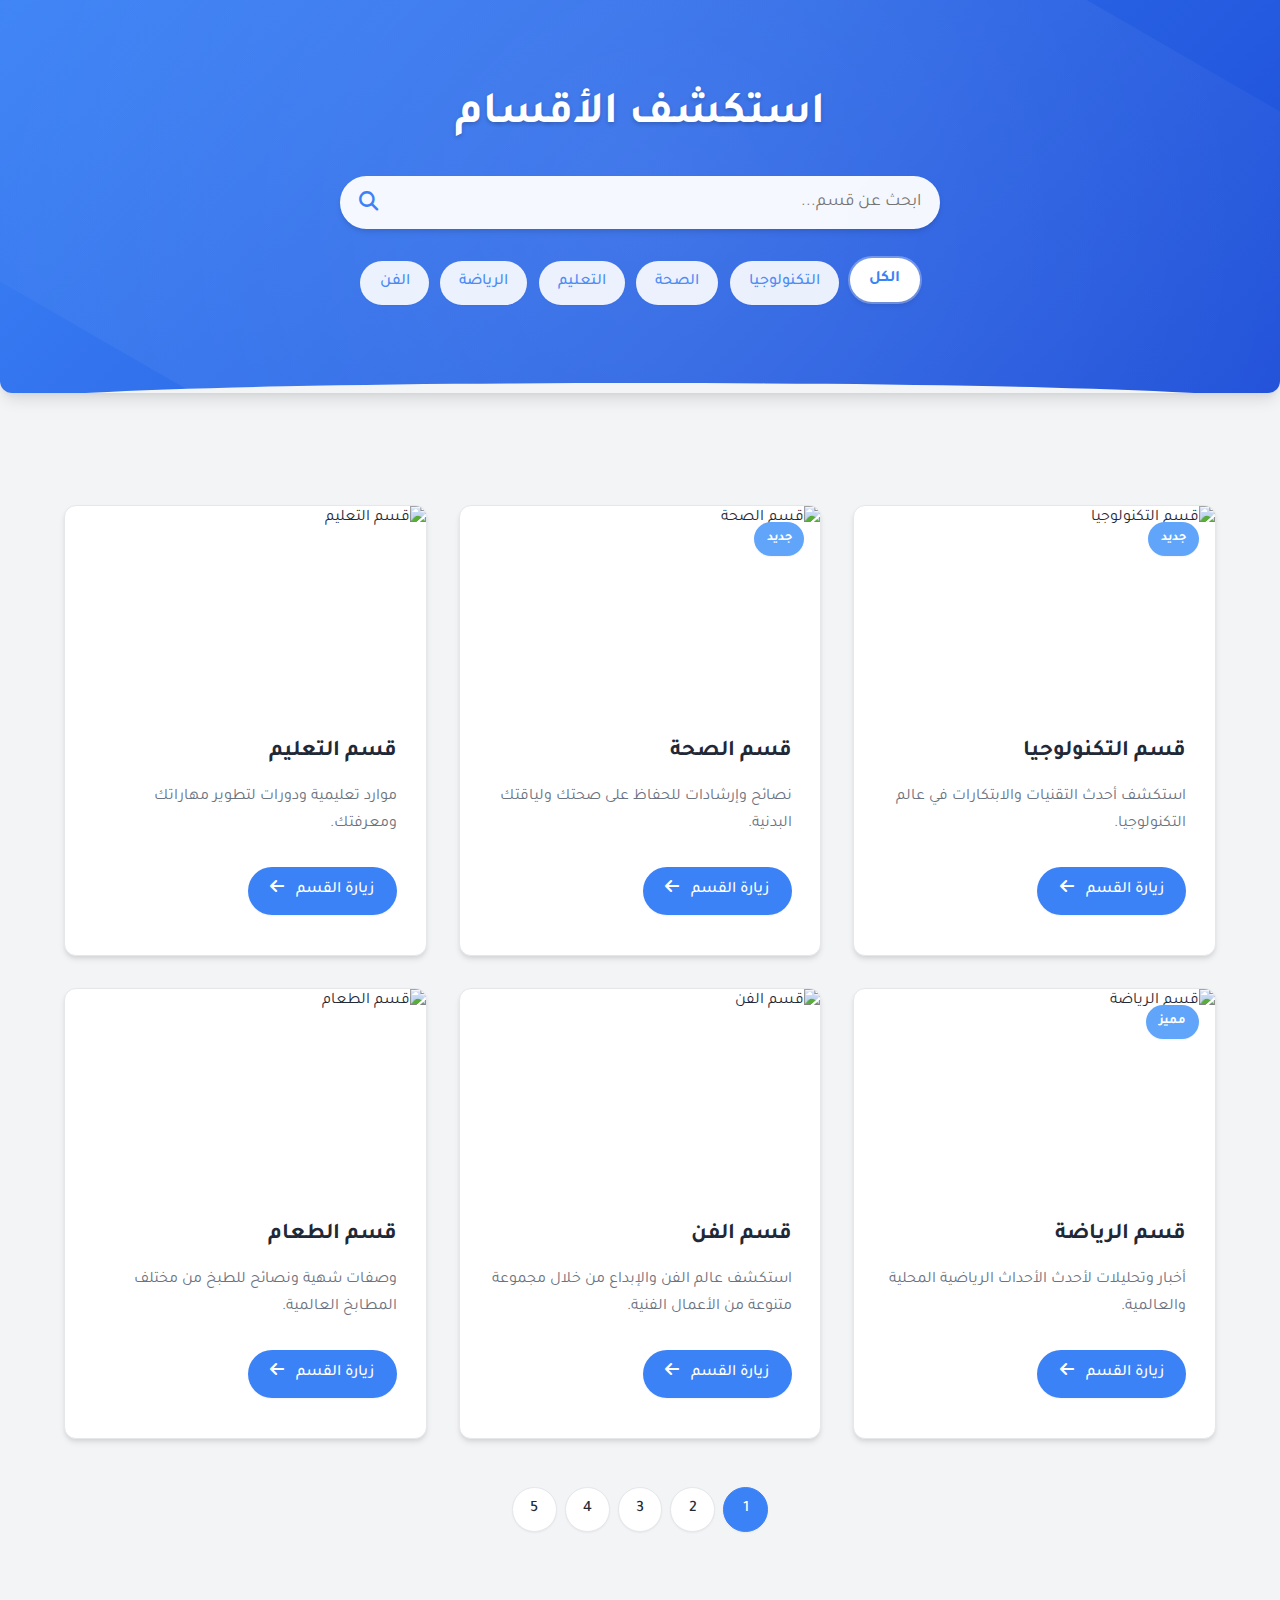
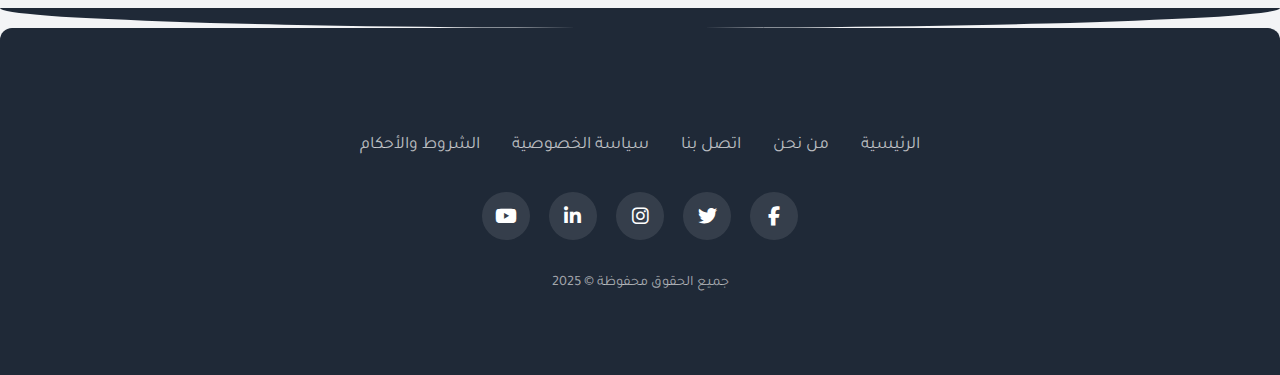
==== index.html @ c04e4e34 "Add files via upload" ====
<!DOCTYPE html>
<html lang="ar" dir="rtl">
<head>
    <meta charset="UTF-8">
    <meta name="viewport" content="width=device-width, initial-scale=1.0">
    <title>zallig</title>
    <link rel="stylesheet" href="https://cdnjs.cloudflare.com/ajax/libs/font-awesome/6.4.0/css/all.min.css">
    <link rel="preconnect" href="https://fonts.googleapis.com">
    <link rel="preconnect" href="https://fonts.gstatic.com" crossorigin>
    <link href="https://fonts.googleapis.com/css2?family=Tajawal:wght@300;400;500;700&display=swap" rel="stylesheet">
    <link rel="stylesheet" href="styles.css">
</head>
<body>
    <div class="header">
        <div class="container">
            <h1>استكشف الأقسام</h1>
            <div class="search-container">
                <input type="text" class="search-input" placeholder="ابحث عن قسم...">
                <i class="fas fa-search search-icon"></i>
            </div>
            <div class="categories">
                <span class="category-tag active">الكل</span>
                <span class="category-tag">التكنولوجيا</span>
                <span class="category-tag">الصحة</span>
                <span class="category-tag">التعليم</span>
                <span class="category-tag">الرياضة</span>
                <span class="category-tag">الفن</span>
            </div>
        </div>
    </div>

    <div class="container">
        <div class="sections">
            <div class="section">
                <span class="badge">جديد</span>
                <div class="section-image">
                    <img src="https://source.unsplash.com/random/600x400/?tech" alt="قسم التكنولوجيا">
                </div>
                <div class="section-content">
                    <h3>قسم التكنولوجيا</h3>
                    <p>استكشف أحدث التقنيات والابتكارات في عالم التكنولوجيا.</p>
                    <a href="#" class="button">زيارة القسم <i class="fas fa-arrow-left"></i></a>
                </div>
            </div>

            <div class="section">
                <span class="badge">جديد</span>
                <div class="section-image">
                    <img src="https://source.unsplash.com/random/600x400/?health" alt="قسم الصحة">
                </div>
                <div class="section-content">
                    <h3>قسم الصحة</h3>
                    <p>نصائح وإرشادات للحفاظ على صحتك ولياقتك البدنية.</p>
                    <a href="#" class="button">زيارة القسم <i class="fas fa-arrow-left"></i></a>
                </div>
            </div>

            <div class="section">
                <div class="section-image">
                    <img src="https://source.unsplash.com/random/600x400/?education" alt="قسم التعليم">
                </div>
                <div class="section-content">
                    <h3>قسم التعليم</h3>
                    <p>موارد تعليمية ودورات لتطوير مهاراتك ومعرفتك.</p>
                    <a href="#" class="button">زيارة القسم <i class="fas fa-arrow-left"></i></a>
                </div>
            </div>

            <div class="section">
                <span class="badge">مميز</span>
                <div class="section-image">
                    <img src="https://source.unsplash.com/random/600x400/?sport" alt="قسم الرياضة">
                </div>
                <div class="section-content">
                    <h3>قسم الرياضة</h3>
                    <p>أخبار وتحليلات لأحدث الأحداث الرياضية المحلية والعالمية.</p>
                    <a href="#" class="button">زيارة القسم <i class="fas fa-arrow-left"></i></a>
                </div>
            </div>

            <div class="section">
                <div class="section-image">
                    <img src="https://source.unsplash.com/random/600x400/?art" alt="قسم الفن">
                </div>
                <div class="section-content">
                    <h3>قسم الفن</h3>
                    <p>استكشف عالم الفن والإبداع من خلال مجموعة متنوعة من الأعمال الفنية.</p>
                    <a href="#" class="button">زيارة القسم <i class="fas fa-arrow-left"></i></a>
                </div>
            </div>

            <div class="section">
                <div class="section-image">
                    <img src="https://source.unsplash.com/random/600x400/?food" alt="قسم الطعام">
                </div>
                <div class="section-content">
                    <h3>قسم الطعام</h3>
                    <p>وصفات شهية ونصائح للطبخ من مختلف المطابخ العالمية.</p>
                    <a href="#" class="button">زيارة القسم <i class="fas fa-arrow-left"></i></a>
                </div>
            </div>

            
        </div>

        <div class="pagination">
            <a href="index.html"  class="page-link active">1</a>
            <a href="page2.html"  class="page-link">2</a>
            <a href="page3.html"  class="page-link">3</a>
            <a href="page4.html"  class="page-link">4</a>
            <a href="page5.html"  class="page-link">5</a>
        </div>
    </div>

    <footer class="footer">
        <div class="container">
            <div class="footer-links">
                <a href="index.html" class="footer-link">الرئيسية</a>
                <a href="nhn.html" class="footer-link">من نحن</a>
                <a href="#" class="footer-link">اتصل بنا</a>
                <a href="#" class="footer-link">سياسة الخصوصية</a>
                <a href="#" class="footer-link">الشروط والأحكام</a>
            </div>
            <div class="social-links">
                <a href="#" target="_blank" class="social-link"><i class="fab fa-facebook-f"></i></a>
                <a href="#" target="_blank" class="social-link"><i class="fab fa-twitter"></i></a>
                <a href="#" target="_blank" class="social-link"><i class="fab fa-instagram"></i></a>
                <a href="#" target="_blank" class="social-link"><i class="fab fa-linkedin-in"></i></a>
                <a href="#" target="_blank" class="social-link"><i class="fab fa-youtube"></i></a>
            </div>
            <p>جميع الحقوق محفوظة &copy; 2025</p>
        </div>
    </footer>

    <script src="script.js"></script>
</body>
</html>
---- styles.css ----
:root {
    --primary-color: #3b82f6;
    --secondary-color: #1d4ed8;
    --accent-color: #60a5fa;
    --text-color: #1f2937;
    --light-text: #6b7280;
    --background-color: #f3f4f6;
    --card-bg: #ffffff;
    --border-color: #e5e7eb;
    --shadow-sm: 0 1px 2px 0 rgba(0, 0, 0, 0.05);
    --shadow-md: 0 4px 6px -1px rgba(0, 0, 0, 0.1), 0 2px 4px -1px rgba(0, 0, 0, 0.06);
    --shadow-lg: 0 10px 15px -3px rgba(0, 0, 0, 0.1), 0 4px 6px -2px rgba(0, 0, 0, 0.05);
    --radius: 0.75rem;
    --transition-normal: all 0.3s ease;
    --transition-fast: all 0.2s ease;
}

* {
    margin: 0;
    padding: 0;
    box-sizing: border-box;
}

body {
    font-family: 'Tajawal', Arial, sans-serif;
    background-color: var(--background-color);
    color: var(--text-color);
    line-height: 1.6;
    margin: 0;
    padding: 0;
}

.container {
    width: 90%;
    max-width: 1200px;
    margin: 0 auto;
    padding: 2rem 0;
}

/* Header Styles */
.header {
    background: linear-gradient(135deg, var(--primary-color), var(--secondary-color));
    color: white;
    padding: 3rem 0;
    text-align: center;
    border-radius: 0 0 var(--radius) var(--radius);
    box-shadow: var(--shadow-lg);
    margin-bottom: 2.5rem;
    position: relative;
    overflow: hidden;
}

.header::before {
    content: '';
    position: absolute;
    top: -50%;
    left: -50%;
    width: 200%;
    height: 200%;
    background: radial-gradient(circle, rgba(255,255,255,0.1) 0%, rgba(255,255,255,0) 70%);
    transform: rotate(30deg);
}

.header::after {
    content: '';
    position: absolute;
    bottom: -10px;
    left: 0;
    width: 100%;
    height: 20px;
    background: var(--background-color);
    border-radius: 50% 50% 0 0 / 100% 100% 0 0;
}

.header h1 {
    font-size: 2.8rem;
    margin: 0 0 1.5rem 0;
    position: relative;
    text-shadow: 0 2px 4px rgba(0,0,0,0.2);
    font-weight: 700;
    letter-spacing: -0.5px;
}

/* Search Styles */
.search-container {
    margin: 1.5rem auto;
    max-width: 600px;
    position: relative;
}

.search-input {
    width: 100%;
    padding: 1rem 1.2rem 1rem 3.5rem;
    border: none;
    border-radius: 50px;
    background-color: rgba(255, 255, 255, 0.95);
    font-size: 1.1rem;
    font-family: 'Tajawal', Arial, sans-serif;
    box-shadow: var(--shadow-md);
    transition: var(--transition-normal);
}

.search-input:focus {
    outline: none;
    box-shadow: 0 0 0 3px rgba(255, 255, 255, 0.3), var(--shadow-lg);
    background-color: white;
    transform: translateY(-2px);
}

.search-icon {
    position: absolute;
    left: 1.2rem;
    top: 50%;
    transform: translateY(-50%);
    color: var(--primary-color);
    font-size: 1.2rem;
}

/* Categories Styles */
.categories {
    display: flex;
    justify-content: center;
    flex-wrap: wrap;
    gap: 0.7rem;
    margin: 2rem 0 0.5rem;
}

.category-tag {
    background-color: rgba(255, 255, 255, 0.9);
    color: var(--primary-color);
    border: none;
    border-radius: 50px;
    padding: 0.6rem 1.2rem;
    font-size: 1rem;
    font-weight: 500;
    cursor: pointer;
    transition: var(--transition-fast);
    box-shadow: var(--shadow-sm);
}

.category-tag:hover {
    background-color: white;
    transform: translateY(-3px);
    box-shadow: var(--shadow-md);
}

.category-tag.active {
    background-color: white;
    color: var(--primary-color);
    font-weight: 600;
    box-shadow: 0 0 0 2px rgba(255, 255, 255, 0.3), var(--shadow-md);
    transform: translateY(-3px);
}

/* Sections Grid */
.sections {
    display: grid;
    grid-template-columns: repeat(auto-fill, minmax(300px, 1fr));
    gap: 2rem;
    margin-top: 2.5rem;
}

/* Section Card Styles */
.section {
    background-color: var(--card-bg);
    border-radius: var(--radius);
    overflow: hidden;
    box-shadow: var(--shadow-md);
    transition: var(--transition-normal);
    position: relative;
    border: 1px solid var(--border-color);
}

.section:hover {
    transform: translateY(-10px);
    box-shadow: var(--shadow-lg);
}

.section-image {
    position: relative;
    overflow: hidden;
    height: 200px;
}

.section-image::after {
    content: '';
    position: absolute;
    top: 0;
    left: 0;
    width: 100%;
    height: 100%;
    background: linear-gradient(to bottom, rgba(0,0,0,0) 0%, rgba(0,0,0,0.3) 100%);
    opacity: 0;
    transition: var(--transition-normal);
}

.section:hover .section-image::after {
    opacity: 1;
}

.section-image img {
    width: 100%;
    height: 100%;
    object-fit: cover;
    transition: transform 0.6s ease;
}

.section:hover .section-image img {
    transform: scale(1.1);
}

.section-content {
    padding: 1.8rem;
    text-align: right;
}

.section h3 {
    margin: 0 0 0.8rem 0;
    font-size: 1.4rem;
    color: var(--text-color);
    font-weight: 700;
    transition: var(--transition-fast);
}

.section:hover h3 {
    color: var(--primary-color);
}

.section p {
    color: var(--light-text);
    margin-bottom: 1.8rem;
    font-size: 1rem;
    line-height: 1.7;
}

/* Button Styles */
.button {
    display: inline-block;
    background-color: var(--primary-color);
    color: white;
    padding: 0.7rem 1.4rem;
    border: none;
    border-radius: 50px;
    cursor: pointer;
    text-decoration: none;
    font-weight: 500;
    transition: var(--transition-fast);
    box-shadow: var(--shadow-sm);
    position: relative;
    overflow: hidden;
    z-index: 1;
}

.button::before {
    content: '';
    position: absolute;
    top: 0;
    left: 0;
    width: 0;
    height: 100%;
    background-color: var(--secondary-color);
    transition: width 0.3s ease;
    z-index: -1;
}

.button:hover::before {
    width: 100%;
}

.button:hover {
    transform: translateY(-3px);
    box-shadow: var(--shadow-md);
}

.button:active {
    transform: translateY(-1px);
}

.button i {
    margin-right: 0.5rem;
    transition: transform 0.3s ease;
}

.button:hover i {
    transform: translateX(-5px);
}

/* Badge Styles */
.badge {
    position: absolute;
    top: 1rem;
    right: 1rem;
    background-color: var(--accent-color);
    color: white;
    padding: 0.4rem 0.8rem;
    border-radius: 50px;
    font-size: 0.8rem;
    font-weight: 600;
    z-index: 2;
    box-shadow: var(--shadow-sm);
    text-transform: uppercase;
}

/* Pagination Styles */
.pagination {
    display: flex;
    justify-content: center;
    margin-top: 3rem;
    gap: 0.5rem;
}

.page-link {
    display: flex;
    align-items: center;
    justify-content: center;
    width: 2.8rem;
    height: 2.8rem;
    border-radius: 50%;
    background-color: white;
    color: var(--text-color);
    text-decoration: none;
    font-weight: 500;
    box-shadow: var(--shadow-sm);
    transition: var(--transition-fast);
    border: 1px solid var(--border-color);
}

.page-link:hover {
    background-color: var(--accent-color);
    color: white;
    transform: translateY(-3px);
    box-shadow: var(--shadow-md);
}

.page-link.active {
    background-color: var(--primary-color);
    color: white;
    border-color: var(--primary-color);
}

/* Footer Styles */
.footer {
    background-color: var(--text-color);
    color: white;
    text-align: center;
    padding: 3rem 0;
    margin-top: 4rem;
    border-radius: var(--radius) var(--radius) 0 0;
    position: relative;
}

.footer::before {
    content: '';
    position: absolute;
    top: -20px;
    left: 0;
    width: 100%;
    height: 20px;
    background: var(--text-color);
    border-radius: 0 0 50% 50% / 0 0 100% 100%;
}

.footer-links {
    display: flex;
    justify-content: center;
    flex-wrap: wrap;
    gap: 2rem;
    margin: 1.5rem 0;
}

.footer-link {
    color: rgba(255, 255, 255, 0.7);
    text-decoration: none;
    transition: var(--transition-fast);
    font-size: 1.1rem;
    position: relative;
}

.footer-link::after {
    content: '';
    position: absolute;
    bottom: -5px;
    left: 0;
    width: 0;
    height: 2px;
    background-color: white;
    transition: var(--transition-fast);
}

.footer-link:hover {
    color: white;
}

.footer-link:hover::after {
    width: 100%;
}

.social-links {
    display: flex;
    justify-content: center;
    gap: 1.2rem;
    margin: 2rem 0;
}

.social-link {
    display: flex;
    align-items: center;
    justify-content: center;
    width: 3rem;
    height: 3rem;
    border-radius: 50%;
    background-color: rgba(255, 255, 255, 0.1);
    color: white;
    text-decoration: none;
    transition: var(--transition-fast);
    font-size: 1.2rem;
}

.social-link:hover {
    background-color: var(--primary-color);
    transform: translateY(-5px);
    box-shadow: 0 5px 15px rgba(0, 0, 0, 0.3);
}

.footer p {
    margin-top: 2rem;
    color: rgba(255, 255, 255, 0.6);
    font-size: 0.9rem;
}
.mark {
    color: #1d4ed8;
}
/* Responsive Styles */
@media (max-width: 992px) {
    .sections {
        grid-template-columns: repeat(auto-fill, minmax(280px, 1fr));
    }
}

@media (max-width: 768px) {
    .header {
        padding: 2.5rem 0;
    }
    
    .header h1 {
        font-size: 2.2rem;
    }
    
    .sections {
        grid-template-columns: repeat(auto-fill, minmax(250px, 1fr));
        gap: 1.5rem;
    }
    
    .section-image {
        height: 180px;
    }
    
    .footer-links {
        gap: 1.5rem;
    }
}

@media (max-width: 576px) {
    .header {
        padding: 2rem 0;
    }
    
    .header h1 {
        font-size: 1.8rem;
    }
    
    .search-input {
        padding: 0.8rem 1rem 0.8rem 3rem;
        font-size: 1rem;
    }
    
    .sections {
        grid-template-columns: 1fr;
    }
    
    .container {
        width: 92%;
    }
    
    .categories {
        gap: 0.5rem;
    }
    
    .category-tag {
        padding: 0.5rem 1rem;
        font-size: 0.9rem;
    }
    
    .footer-links {
        flex-direction: column;
        gap: 1rem;
    }
}

/* Animation Effects */
@keyframes fadeIn {
    from { opacity: 0; transform: translateY(20px); }
    to { opacity: 1; transform: translateY(0); }
}



.sections .section:nth-child(1) { animation-delay: 0.1s; }
.sections .section:nth-child(2) { animation-delay: 0.2s; }
.sections .section:nth-child(3) { animation-delay: 0.3s; }
.sections .section:nth-child(4) { animation-delay: 0.4s; }
.sections .section:nth-child(5) { animation-delay: 0.5s; }
.sections .section:nth-child(6) { animation-delay: 0.6s; }
.sections .section:nth-child(7) { animation-delay: 0.7s; }
.sections .section:nth-child(8) { animation-delay: 0.8s; }
.sections .section:nth-child(9) { animation-delay: 0.9s; }
.sections .section:nth-child(10) { animation-delay: 1s; }
.sections .section:nth-child(11) { animation-delay: 1.1s; }
.sections .section:nth-child(12) { animation-delay: 1.2s; }
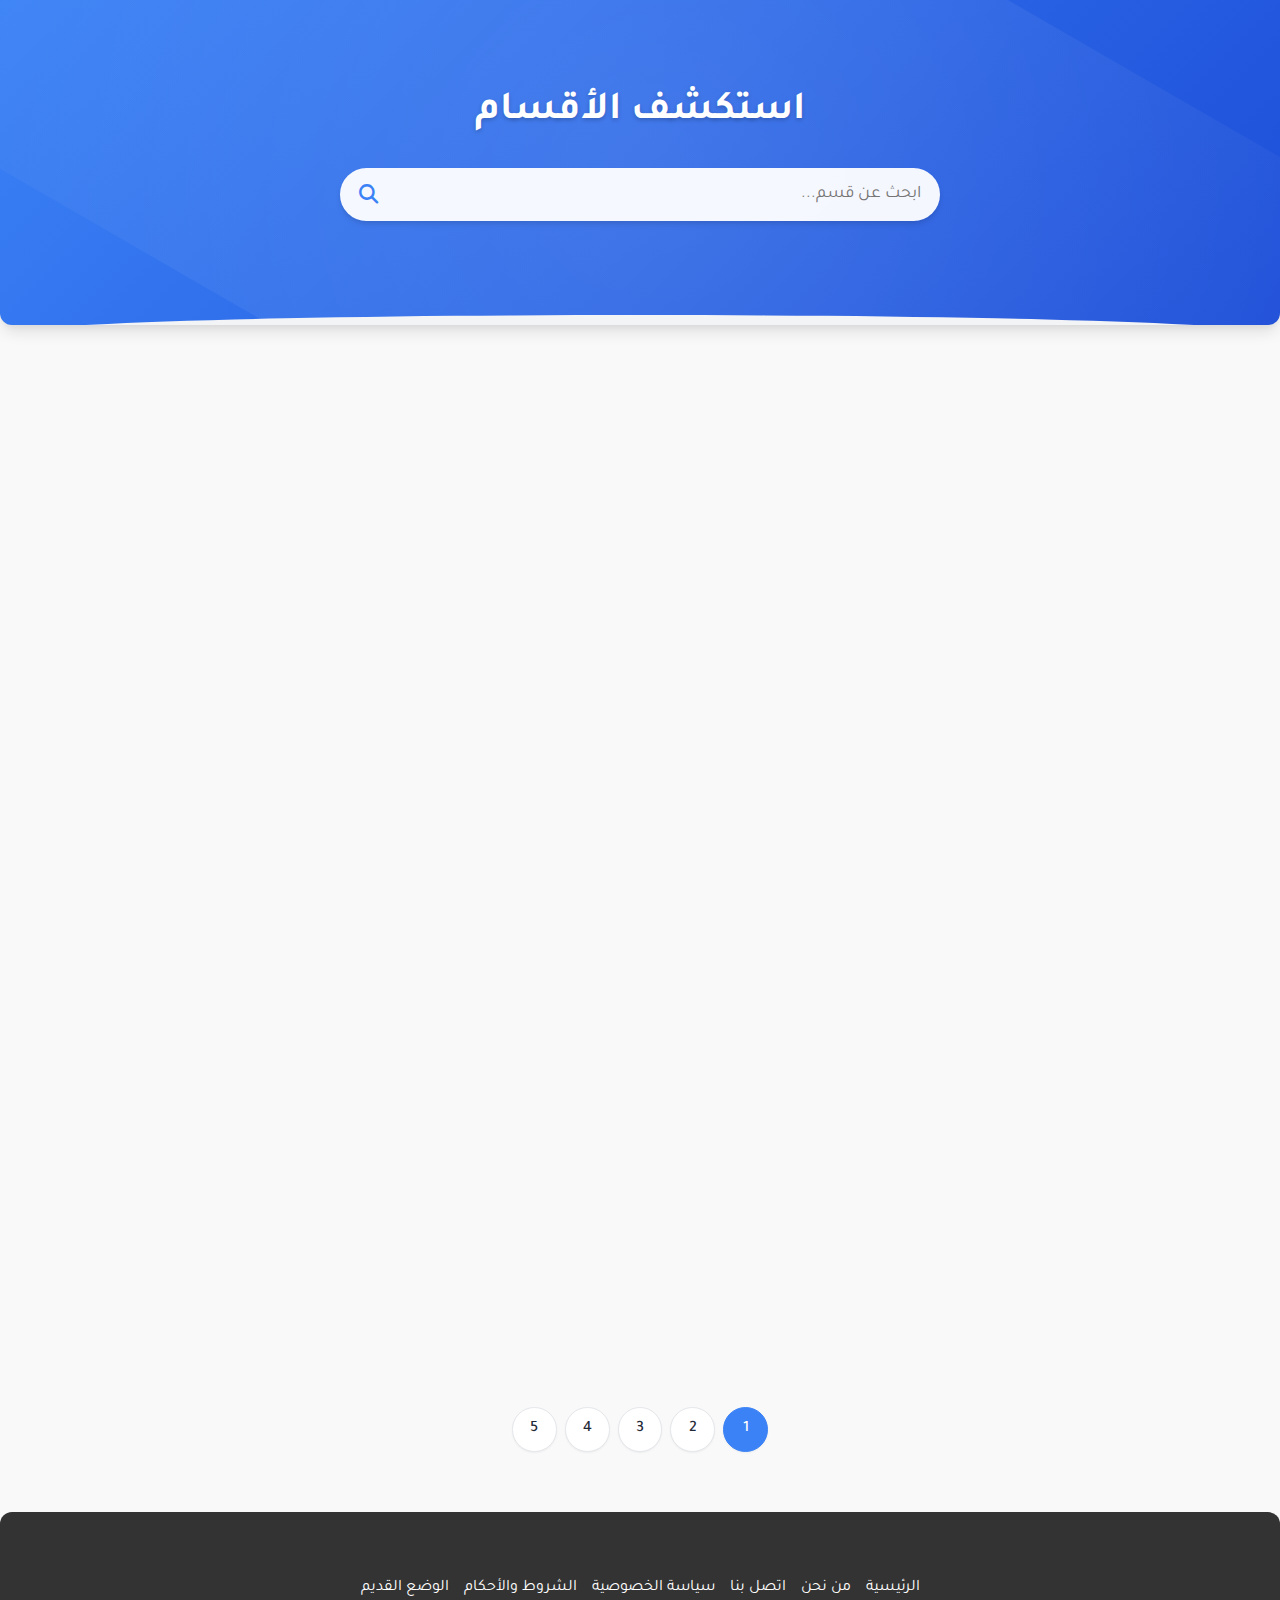
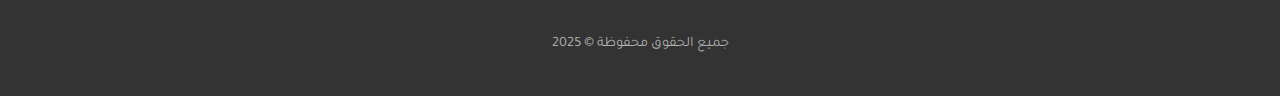
==== commit 805fb834: "Add files via upload" ====
--- a/index.html
+++ b/index.html
@@ -17,14 +17,6 @@
             <div class="search-container">
                 <input type="text" class="search-input" placeholder="ابحث عن قسم...">
                 <i class="fas fa-search search-icon"></i>
-            </div>
-            <div class="categories">
-                <span class="category-tag active">الكل</span>
-                <span class="category-tag">التكنولوجيا</span>
-                <span class="category-tag">الصحة</span>
-                <span class="category-tag">التعليم</span>
-                <span class="category-tag">الرياضة</span>
-                <span class="category-tag">الفن</span>
             </div>
         </div>
     </div>
@@ -99,16 +91,14 @@
                     <a href="#" class="button">زيارة القسم <i class="fas fa-arrow-left"></i></a>
                 </div>
             </div>
-
-            
         </div>
 
         <div class="pagination">
-            <a href="index.html"  class="page-link active">1</a>
-            <a href="page2.html"  class="page-link">2</a>
-            <a href="page3.html"  class="page-link">3</a>
-            <a href="page4.html"  class="page-link">4</a>
-            <a href="page5.html"  class="page-link">5</a>
+            <a href="index.html" class="page-link active">1</a>
+            <a href="page2.html" class="page-link">2</a>
+            <a href="page3.html" class="page-link">3</a>
+            <a href="page4.html" class="page-link">4</a>
+            <a href="page5.html" class="page-link">5</a>
         </div>
     </div>
 
@@ -117,17 +107,18 @@
             <div class="footer-links">
                 <a href="index.html" class="footer-link">الرئيسية</a>
                 <a href="nhn.html" class="footer-link">من نحن</a>
-                <a href="#" class="footer-link">اتصل بنا</a>
-                <a href="#" class="footer-link">سياسة الخصوصية</a>
-                <a href="#" class="footer-link">الشروط والأحكام</a>
+                <a href="contact.html" class="footer-link">اتصل بنا</a>
+                <a href="privacy_policy.html" class="footer-link">سياسة الخصوصية</a>
+                <a href="Terms_and_Conditions.html" class="footer-link">الشروط والأحكام</a>
+                <a href="Web-old.html" class="footer-link">الوضع القديم</a>
             </div>
-            <div class="social-links">
+            <!--<div class="social-links">
                 <a href="#" target="_blank" class="social-link"><i class="fab fa-facebook-f"></i></a>
                 <a href="#" target="_blank" class="social-link"><i class="fab fa-twitter"></i></a>
                 <a href="#" target="_blank" class="social-link"><i class="fab fa-instagram"></i></a>
                 <a href="#" target="_blank" class="social-link"><i class="fab fa-linkedin-in"></i></a>
                 <a href="#" target="_blank" class="social-link"><i class="fab fa-youtube"></i></a>
-            </div>
+            </div>-->
             <p>جميع الحقوق محفوظة &copy; 2025</p>
         </div>
     </footer>
--- a/styles.css
+++ b/styles.css
@@ -349,7 +349,7 @@
     position: relative;
 }
 
-.footer::before {
+/*.footer::before {
     content: '';
     position: absolute;
     top: -20px;
@@ -358,7 +358,7 @@
     height: 20px;
     background: var(--text-color);
     border-radius: 0 0 50% 50% / 0 0 100% 100%;
-}
+}*/
 
 .footer-links {
     display: flex;
@@ -427,14 +427,282 @@
     color: rgba(255, 255, 255, 0.6);
     font-size: 0.9rem;
 }
+
 .mark {
     color: #1d4ed8;
-}
+    background-color: rgba(96, 165, 250, 0.2);
+    padding: 0.1rem 0.3rem;
+    border-radius: 0.25rem;
+}
+
+/* About Page Styles */
+.about-content {
+    background-color: var(--card-bg);
+    border-radius: var(--radius);
+    padding: 2.5rem;
+    box-shadow: var(--shadow-md);
+    margin-bottom: 2rem;
+}
+
+.about-text {
+    font-size: 1.1rem;
+    line-height: 1.8;
+    margin-bottom: 1.5rem;
+    text-align: justify;
+}
+
+.about-text:last-child {
+    margin-bottom: 0;
+}
+
+/* Contact Page Styles */
+.contact-container {
+    display: grid;
+    grid-template-columns: 1fr 1fr;
+    gap: 2rem;
+    margin-bottom: 2rem;
+}
+
+.contact-info, .contact-form {
+    background-color: var(--card-bg);
+    border-radius: var(--radius);
+    padding: 2.5rem;
+    box-shadow: var(--shadow-md);
+}
+
+.contact-info h2, .contact-form h2 {
+    margin-bottom: 1.5rem;
+    color: var(--text-color);
+    font-size: 1.8rem;
+}
+
+.info-item {
+    display: flex;
+    align-items: flex-start;
+    margin-bottom: 1.2rem;
+}
+
+.info-item i {
+    color: var(--primary-color);
+    font-size: 1.2rem;
+    margin-left: 1rem;
+    margin-top: 0.2rem;
+}
+
+.info-item p {
+    font-size: 1.1rem;
+}
+
+.social-contact {
+    margin-top: 2rem;
+}
+
+.social-contact h3 {
+    margin-bottom: 1rem;
+    font-size: 1.3rem;
+}
+
+.social-icons {
+    display: flex;
+    gap: 1rem;
+}
+
+.social-icon {
+    display: flex;
+    align-items: center;
+    justify-content: center;
+    width: 2.5rem;
+    height: 2.5rem;
+    border-radius: 50%;
+    background-color: var(--primary-color);
+    color: white;
+    text-decoration: none;
+    transition: var(--transition-fast);
+}
+
+.social-icon:hover {
+    transform: translateY(-3px);
+    box-shadow: var(--shadow-md);
+    background-color: var(--secondary-color);
+}
+
+.form-group {
+    margin-bottom: 1.5rem;
+}
+
+.form-group label {
+    display: block;
+    margin-bottom: 0.5rem;
+    font-weight: 500;
+}
+
+.form-group input, .form-group textarea {
+    width: 100%;
+    padding: 0.8rem 1rem;
+    border: 1px solid var(--border-color);
+    border-radius: 0.5rem;
+    font-family: 'Tajawal', Arial, sans-serif;
+    font-size: 1rem;
+    transition: var(--transition-fast);
+}
+
+.form-group input:focus, .form-group textarea:focus {
+    outline: none;
+    border-color: var(--primary-color);
+    box-shadow: 0 0 0 3px rgba(59, 130, 246, 0.2);
+}
+
+.submit-btn {
+    background-color: var(--primary-color);
+    color: white;
+    border: none;
+    border-radius: 50px;
+    padding: 0.8rem 2rem;
+    font-size: 1.1rem;
+    font-weight: 500;
+    cursor: pointer;
+    transition: var(--transition-fast);
+    font-family: 'Tajawal', Arial, sans-serif;
+}
+
+.submit-btn:hover {
+    background-color: var(--secondary-color);
+    transform: translateY(-3px);
+    box-shadow: var(--shadow-md);
+}
+
+/* styles.css */
+
+body {
+    font-family: 'Tajawal', sans-serif;
+    background-color: #f9f9f9;
+    color: #333;
+    margin: 0;
+    padding: 0;
+}
+
+.container {
+    width: 90%;
+    max-width: 1200px;
+    margin: 0 auto;
+    padding: 20px;
+}
+
+.header {
+    background-color: #4CAF50;
+    color: white;
+    padding: 60px 0;
+    text-align: center;
+}
+
+.header h1 {
+    font-size: 2.5rem;
+    margin-bottom: 10px;
+}
+
+.header p {
+    font-size: 1.2rem;
+}
+
+.contact-content {
+    display: flex;
+    flex-wrap: wrap;
+    gap: 20px;
+    margin-top: 40px;
+}
+
+.contact-info {
+    flex: 1;
+    min-width: 300px;
+}
+
+.contact-text {
+    background-color: white;
+    padding: 15px;
+    border-radius: 8px;
+    box-shadow: 0 2px 4px rgba(0, 0, 0, 0.1);
+    margin-bottom: 20px;
+    display: flex;
+    align-items: center;
+    gap: 10px;
+    font-size: 1.1rem;
+}
+
+.contact-text i {
+    color: #4CAF50;
+    font-size: 1.5rem;
+}
+
+.contact-text a {
+    color: #4CAF50;
+    text-decoration: none;
+    transition: color 0.3s ease;
+}
+
+.contact-text a:hover {
+    color: #45a049;
+}
+
+.map {
+    flex: 1;
+    min-width: 300px;
+    border-radius: 8px;
+    overflow: hidden;
+    box-shadow: 0 2px 4px rgba(0, 0, 0, 0.1);
+}
+
+.footer {
+    background-color: #333;
+    color: white;
+    padding: 20px 0;
+    text-align: center;
+    margin-top: 40px;
+}
+
+.footer-links {
+    display: flex;
+    justify-content: center;
+    flex-wrap: wrap;
+    gap: 15px;
+    margin-bottom: 20px;
+}
+
+.footer-link {
+    color: white;
+    text-decoration: none;
+    font-size: 1rem;
+    transition: color 0.3s ease;
+}
+
+.footer-link:hover {
+    color: #4CAF50;
+}
+
+.copyright {
+    font-size: 0.9rem;
+    margin-top: 10px;
+}
+
+/* Animation Effects */
+@keyframes fadeIn {
+    from { opacity: 0; transform: translateY(20px); }
+    to { opacity: 1; transform: translateY(0); }
+}
+
+.sections .section {
+    opacity: 0;
+    transform: translateY(20px);
+}
+
 /* Responsive Styles */
 @media (max-width: 992px) {
     .sections {
         grid-template-columns: repeat(auto-fill, minmax(280px, 1fr));
     }
+    
+    .contact-container {
+        grid-template-columns: 1fr;
+    }
 }
 
 @media (max-width: 768px) {
@@ -495,25 +763,4 @@
         flex-direction: column;
         gap: 1rem;
     }
-}
-
-/* Animation Effects */
-@keyframes fadeIn {
-    from { opacity: 0; transform: translateY(20px); }
-    to { opacity: 1; transform: translateY(0); }
-}
-
-
-
-.sections .section:nth-child(1) { animation-delay: 0.1s; }
-.sections .section:nth-child(2) { animation-delay: 0.2s; }
-.sections .section:nth-child(3) { animation-delay: 0.3s; }
-.sections .section:nth-child(4) { animation-delay: 0.4s; }
-.sections .section:nth-child(5) { animation-delay: 0.5s; }
-.sections .section:nth-child(6) { animation-delay: 0.6s; }
-.sections .section:nth-child(7) { animation-delay: 0.7s; }
-.sections .section:nth-child(8) { animation-delay: 0.8s; }
-.sections .section:nth-child(9) { animation-delay: 0.9s; }
-.sections .section:nth-child(10) { animation-delay: 1s; }
-.sections .section:nth-child(11) { animation-delay: 1.1s; }
-.sections .section:nth-child(12) { animation-delay: 1.2s; }+}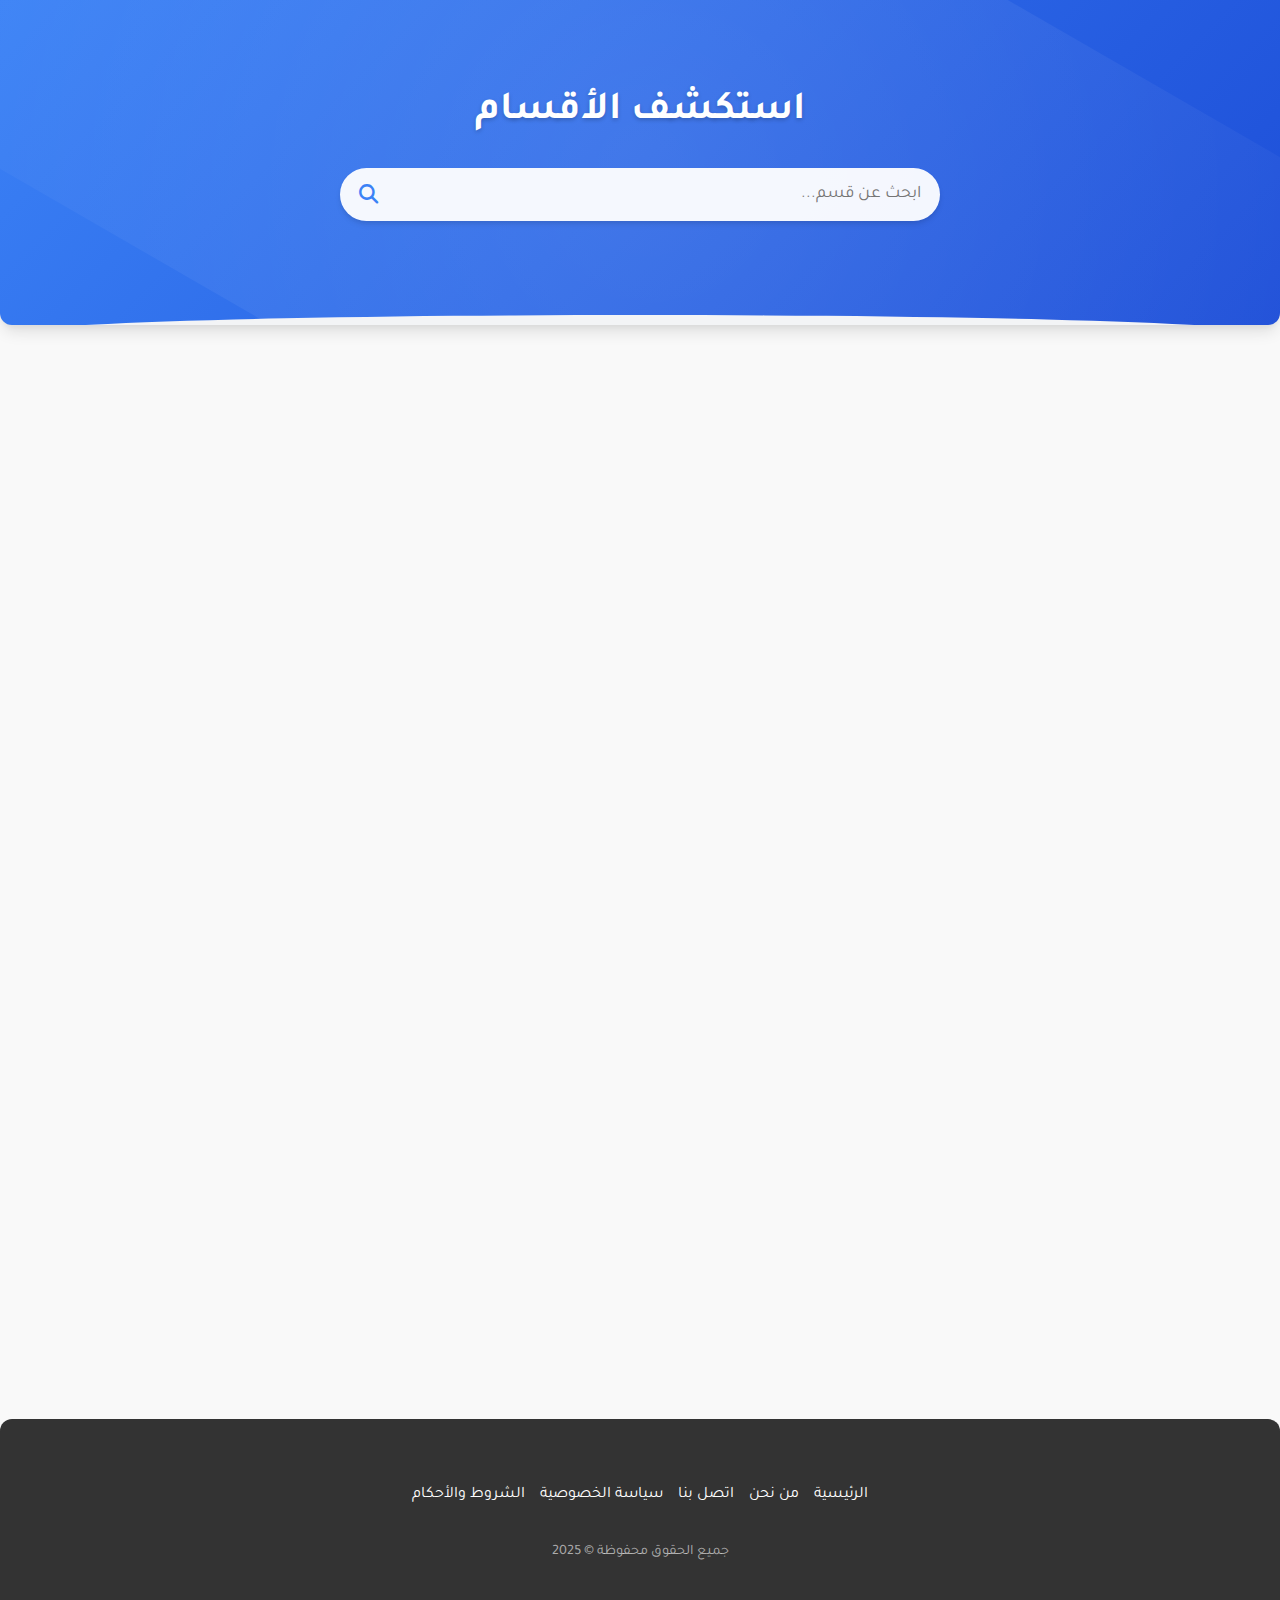
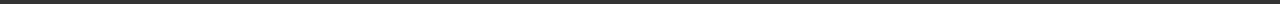
==== commit ff8ee5ac: "Add files via upload" ====
--- a/index.html
+++ b/index.html
@@ -26,80 +26,71 @@
             <div class="section">
                 <span class="badge">جديد</span>
                 <div class="section-image">
-                    <img src="https://source.unsplash.com/random/600x400/?tech" alt="قسم التكنولوجيا">
+                    <img src="image/images.jpg" alt="نفورة الزليج البلدي">
                 </div>
                 <div class="section-content">
-                    <h3>قسم التكنولوجيا</h3>
-                    <p>استكشف أحدث التقنيات والابتكارات في عالم التكنولوجيا.</p>
-                    <a href="#" class="button">زيارة القسم <i class="fas fa-arrow-left"></i></a>
+                    <h3>نفورة الزليج البلدي</h3>
+                    <p>استكشف أحدث التقنيات والابتكارات في عالم نفورة الزليج البلدي</p>
+                    <a href="modle/modle-1.html" class="button">زيارة<i class="fas fa-arrow-left"></i></a>
                 </div>
             </div>
 
             <div class="section">
                 <span class="badge">جديد</span>
                 <div class="section-image">
-                    <img src="https://source.unsplash.com/random/600x400/?health" alt="قسم الصحة">
+                    <img src="image/images1.jpg" alt="نفورة الزليج البلدي">
                 </div>
                 <div class="section-content">
-                    <h3>قسم الصحة</h3>
-                    <p>نصائح وإرشادات للحفاظ على صحتك ولياقتك البدنية.</p>
-                    <a href="#" class="button">زيارة القسم <i class="fas fa-arrow-left"></i></a>
+                    <h3>نفورة الزليج البلدي</h3>
+                    <p>استكشف أحدث التقنيات والابتكارات في عالم نفورة الزليج البلدي</p>
+                    <a href="modle/modle-1.html" class="button">زيارة<i class="fas fa-arrow-left"></i></a>
                 </div>
             </div>
 
             <div class="section">
+                <span class="badge">جديد</span>
                 <div class="section-image">
-                    <img src="https://source.unsplash.com/random/600x400/?education" alt="قسم التعليم">
+                    <img src="image/images (1).jpg" alt="نفورة الزليج البلدي">
                 </div>
                 <div class="section-content">
-                    <h3>قسم التعليم</h3>
-                    <p>موارد تعليمية ودورات لتطوير مهاراتك ومعرفتك.</p>
-                    <a href="#" class="button">زيارة القسم <i class="fas fa-arrow-left"></i></a>
+                    <h3>نفورة الزليج البلدي</h3>
+                    <p>استكشف أحدث التقنيات والابتكارات في عالم نفورة الزليج البلدي</p>
+                    <a href="modle/modle-1.html" class="button">زيارة<i class="fas fa-arrow-left"></i></a>
                 </div>
             </div>
 
             <div class="section">
-                <span class="badge">مميز</span>
+                <span class="badge">جديد</span>
                 <div class="section-image">
-                    <img src="https://source.unsplash.com/random/600x400/?sport" alt="قسم الرياضة">
+                    <img src="image/images (2).jpg" alt="نفورة الزليج البلدي">
                 </div>
                 <div class="section-content">
-                    <h3>قسم الرياضة</h3>
-                    <p>أخبار وتحليلات لأحدث الأحداث الرياضية المحلية والعالمية.</p>
-                    <a href="#" class="button">زيارة القسم <i class="fas fa-arrow-left"></i></a>
+                    <h3>نفورة الزليج البلدي</h3>
+                    <p>استكشف أحدث التقنيات والابتكارات في عالم نفورة الزليج البلدي</p>
+                    <a href="modle/modle-1.html" class="button">زيارة<i class="fas fa-arrow-left"></i></a>
                 </div>
             </div>
 
             <div class="section">
+                <span class="badge">جديد</span>
                 <div class="section-image">
-                    <img src="https://source.unsplash.com/random/600x400/?art" alt="قسم الفن">
+                    <img src="image/images (3).jpg" alt="نفورة الزليج البلدي">
                 </div>
                 <div class="section-content">
-                    <h3>قسم الفن</h3>
-                    <p>استكشف عالم الفن والإبداع من خلال مجموعة متنوعة من الأعمال الفنية.</p>
-                    <a href="#" class="button">زيارة القسم <i class="fas fa-arrow-left"></i></a>
-                </div>
-            </div>
-
-            <div class="section">
-                <div class="section-image">
-                    <img src="https://source.unsplash.com/random/600x400/?food" alt="قسم الطعام">
-                </div>
-                <div class="section-content">
-                    <h3>قسم الطعام</h3>
-                    <p>وصفات شهية ونصائح للطبخ من مختلف المطابخ العالمية.</p>
-                    <a href="#" class="button">زيارة القسم <i class="fas fa-arrow-left"></i></a>
+                    <h3>نفورة الزليج البلدي</h3>
+                    <p>استكشف أحدث التقنيات والابتكارات في عالم نفورة الزليج البلدي</p>
+                    <a href="modle/modle-1.html" class="button">زيارة<i class="fas fa-arrow-left"></i></a>
                 </div>
             </div>
         </div>
 
-        <div class="pagination">
+        <!--<div class="pagination">
             <a href="index.html" class="page-link active">1</a>
             <a href="page2.html" class="page-link">2</a>
             <a href="page3.html" class="page-link">3</a>
             <a href="page4.html" class="page-link">4</a>
             <a href="page5.html" class="page-link">5</a>
-        </div>
+        </div>-->
     </div>
 
     <footer class="footer">
@@ -110,7 +101,6 @@
                 <a href="contact.html" class="footer-link">اتصل بنا</a>
                 <a href="privacy_policy.html" class="footer-link">سياسة الخصوصية</a>
                 <a href="Terms_and_Conditions.html" class="footer-link">الشروط والأحكام</a>
-                <a href="Web-old.html" class="footer-link">الوضع القديم</a>
             </div>
             <!--<div class="social-links">
                 <a href="#" target="_blank" class="social-link"><i class="fab fa-facebook-f"></i></a>
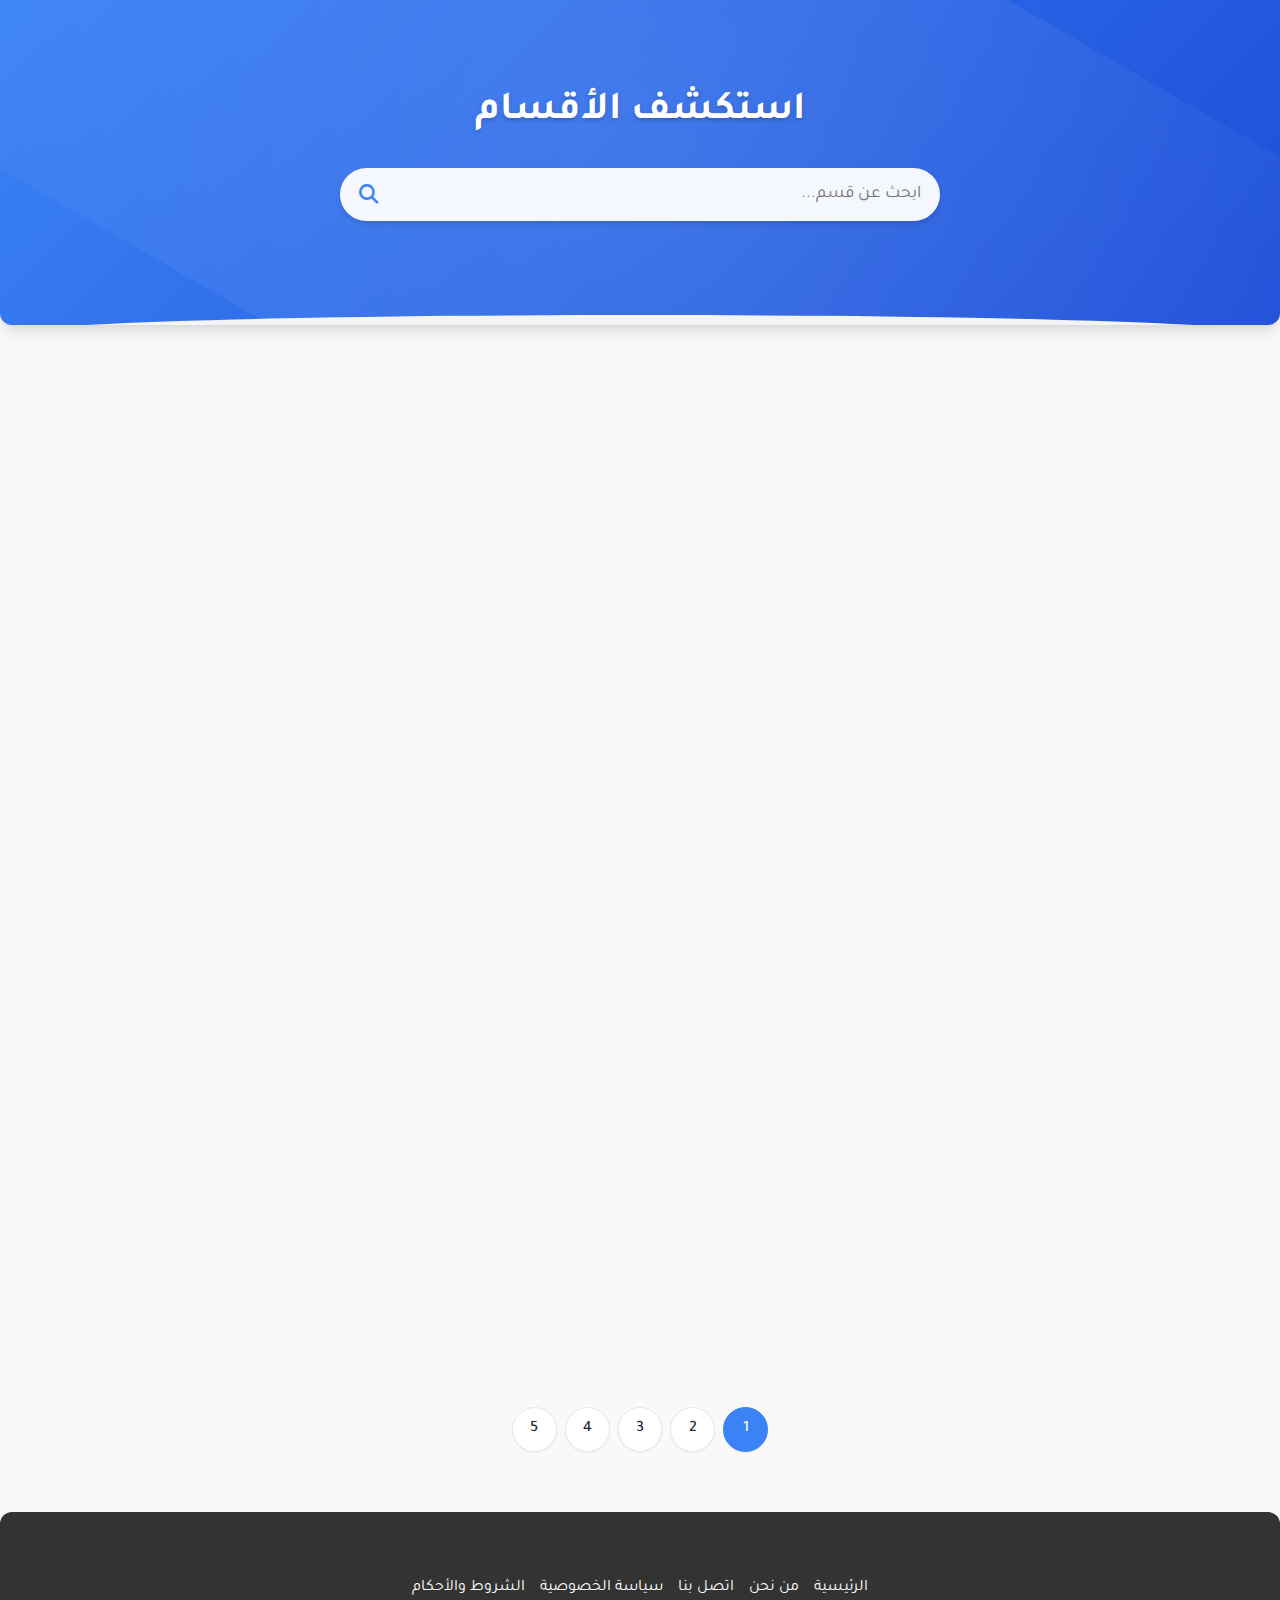
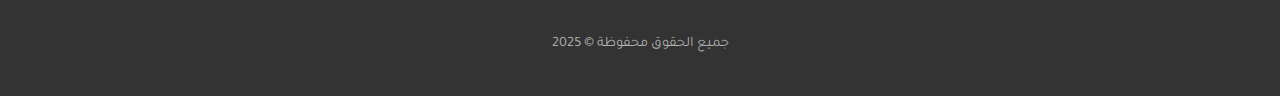
==== commit 908670b2: "Add files via upload" ====
--- a/index.html
+++ b/index.html
@@ -26,7 +26,7 @@
             <div class="section">
                 <span class="badge">جديد</span>
                 <div class="section-image">
-                    <img src="image/images.jpg" alt="نفورة الزليج البلدي">
+                    <img src="image/img_1.jpg" alt="نفورة الزليج البلدي">
                 </div>
                 <div class="section-content">
                     <h3>نفورة الزليج البلدي</h3>
@@ -38,7 +38,7 @@
             <div class="section">
                 <span class="badge">جديد</span>
                 <div class="section-image">
-                    <img src="image/images1.jpg" alt="نفورة الزليج البلدي">
+                    <img src="image/img_2.png" alt="نفورة الزليج البلدي">
                 </div>
                 <div class="section-content">
                     <h3>نفورة الزليج البلدي</h3>
@@ -50,7 +50,7 @@
             <div class="section">
                 <span class="badge">جديد</span>
                 <div class="section-image">
-                    <img src="image/images (1).jpg" alt="نفورة الزليج البلدي">
+                    <img src="image/img_3.jpg" alt="نفورة الزليج البلدي">
                 </div>
                 <div class="section-content">
                     <h3>نفورة الزليج البلدي</h3>
@@ -62,7 +62,7 @@
             <div class="section">
                 <span class="badge">جديد</span>
                 <div class="section-image">
-                    <img src="image/images (2).jpg" alt="نفورة الزليج البلدي">
+                    <img src="image/img_4.jpg" alt="نفورة الزليج البلدي">
                 </div>
                 <div class="section-content">
                     <h3>نفورة الزليج البلدي</h3>
@@ -74,7 +74,19 @@
             <div class="section">
                 <span class="badge">جديد</span>
                 <div class="section-image">
-                    <img src="image/images (3).jpg" alt="نفورة الزليج البلدي">
+                    <img src="image/img_5.jpg" alt="نفورة الزليج البلدي">
+                </div>
+                <div class="section-content">
+                    <h3>نفورة الزليج البلدي</h3>
+                    <p>استكشف أحدث التقنيات والابتكارات في عالم نفورة الزليج البلدي</p>
+                    <a href="modle/modle-1.html" class="button">زيارة<i class="fas fa-arrow-left"></i></a>
+                </div>
+            </div>
+
+            <div class="section">
+                <span class="badge">جديد</span>
+                <div class="section-image">
+                    <img src="image/img_6.jpg" alt="نفورة الزليج البلدي">
                 </div>
                 <div class="section-content">
                     <h3>نفورة الزليج البلدي</h3>
@@ -84,13 +96,13 @@
             </div>
         </div>
 
-        <!--<div class="pagination">
+        <div class="pagination">
             <a href="index.html" class="page-link active">1</a>
             <a href="page2.html" class="page-link">2</a>
             <a href="page3.html" class="page-link">3</a>
             <a href="page4.html" class="page-link">4</a>
             <a href="page5.html" class="page-link">5</a>
-        </div>-->
+        </div>
     </div>
 
     <footer class="footer">
